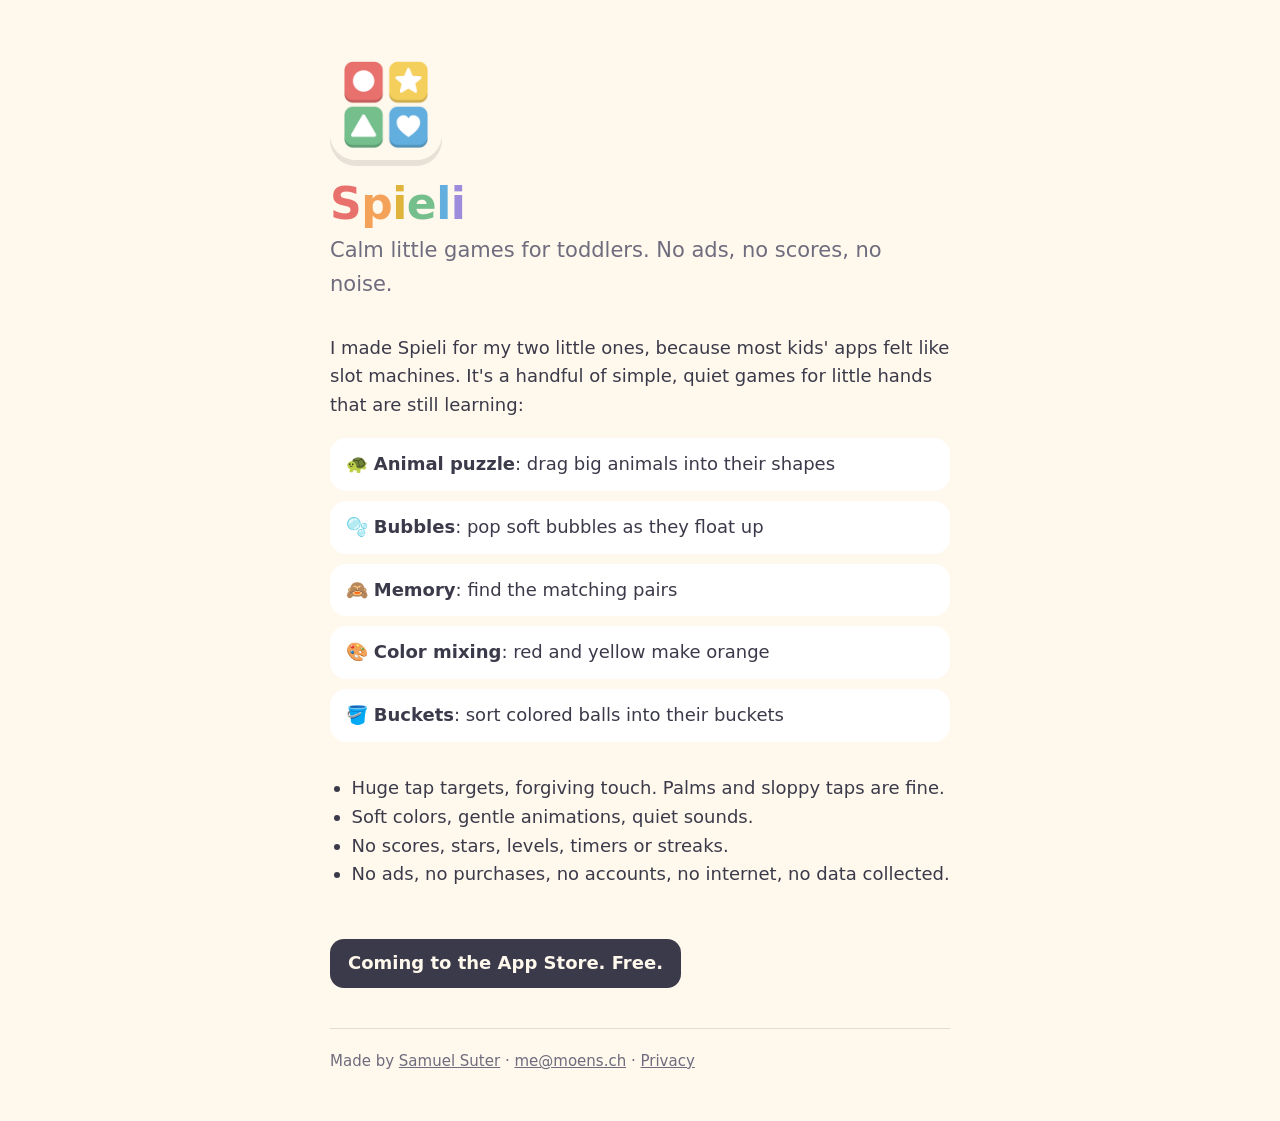
==== spieli/index.html @ f8846cfb "Add Spieli page and privacy policy Co-Authored-By: Claude Opus 5.5 <noreply@anthropic.com>" ====
<!doctype html>
<html lang="en">
<head>
<meta charset="utf-8">
<meta name="viewport" content="width=device-width, initial-scale=1">
<title>Spieli: Calm Toddler Games</title>
<meta name="description" content="Calm little games for toddlers. No ads, no scores, no noise.">
<meta property="og:title" content="Spieli: Calm Toddler Games">
<meta property="og:description" content="Calm little games for toddlers. No ads, no scores, no noise.">
<meta property="og:url" content="https://moens.ch/spieli/">
<meta property="og:image" content="https://moens.ch/spieli/icon.png">
<link rel="icon" href="icon.png">
<link rel="apple-touch-icon" href="icon.png">
<style>
  :root { --paper: #FFF8EC; --ink: #3B3A4A; --muted: #6E6C7E;
          --berry: #E8716D; --apricot: #F4A259; --sun: #E0B43A; --leaf: #74BF8C; --sky: #62AEDF; --plum: #9D8BDB; }
  * { box-sizing: border-box; }
  body { margin: 0; padding: 48px 16px; background: var(--paper); color: var(--ink);
         font: 18px/1.6 -apple-system, system-ui, "Segoe UI", sans-serif; }
  main { max-width: 620px; margin: 0 auto; }
  .icon { width: 112px; height: 112px; border-radius: 26px; display: block; margin-bottom: 20px;
          box-shadow: 0 6px 0 rgba(59,58,74,.12); }
  h1 { font-size: 44px; line-height: 1.1; margin: 0 0 6px; letter-spacing: -0.5px; }
  h1 span:nth-child(6n+1) { color: var(--berry); } h1 span:nth-child(6n+2) { color: var(--apricot); }
  h1 span:nth-child(6n+3) { color: var(--sun); }   h1 span:nth-child(6n+4) { color: var(--leaf); }
  h1 span:nth-child(6n+5) { color: var(--sky); }   h1 span:nth-child(6n+6) { color: var(--plum); }
  .tagline { font-size: 21px; color: var(--muted); margin: 0 0 32px; }
  ul.games { list-style: none; padding: 0; margin: 0 0 32px; display: grid; gap: 10px; }
  ul.games li { background: #fff; border-radius: 16px; padding: 12px 16px; }
  ul.promises { padding-left: 1.2em; margin: 0 0 32px; }
  .soon { display: inline-block; background: var(--ink); color: var(--paper); border-radius: 14px;
          padding: 10px 18px; font-weight: 600; margin-bottom: 40px; }
  footer { border-top: 1px solid rgba(59,58,74,.15); padding-top: 20px; font-size: 15px; color: var(--muted); }
  a { color: inherit; }
</style>
</head>
<body>
<main>
  <img class="icon" src="icon.png" alt="">
  <h1 aria-label="Spieli"><span>S</span><span>p</span><span>i</span><span>e</span><span>l</span><span>i</span></h1>
  <p class="tagline">Calm little games for toddlers. No ads, no scores, no noise.</p>

  <p>I made Spieli for my two little ones, because most kids' apps felt like slot machines.
     It's a handful of simple, quiet games for little hands that are still learning:</p>

  <ul class="games">
    <li>🐢 <strong>Animal puzzle</strong>: drag big animals into their shapes</li>
    <li>🫧 <strong>Bubbles</strong>: pop soft bubbles as they float up</li>
    <li>🙈 <strong>Memory</strong>: find the matching pairs</li>
    <li>🎨 <strong>Color mixing</strong>: red and yellow make orange</li>
    <li>🪣 <strong>Buckets</strong>: sort colored balls into their buckets</li>
  </ul>

  <ul class="promises">
    <li>Huge tap targets, forgiving touch. Palms and sloppy taps are fine.</li>
    <li>Soft colors, gentle animations, quiet sounds.</li>
    <li>No scores, stars, levels, timers or streaks.</li>
    <li>No ads, no purchases, no accounts, no internet, no data collected.</li>
  </ul>

  <p class="soon">Coming to the App Store. Free.</p>

  <footer>
    Made by <a href="https://moens.ch/">Samuel Suter</a> ·
    <a href="mailto:me@moens.ch">me@moens.ch</a> ·
    <a href="privacy/">Privacy</a>
  </footer>
</main>
</body>
</html>
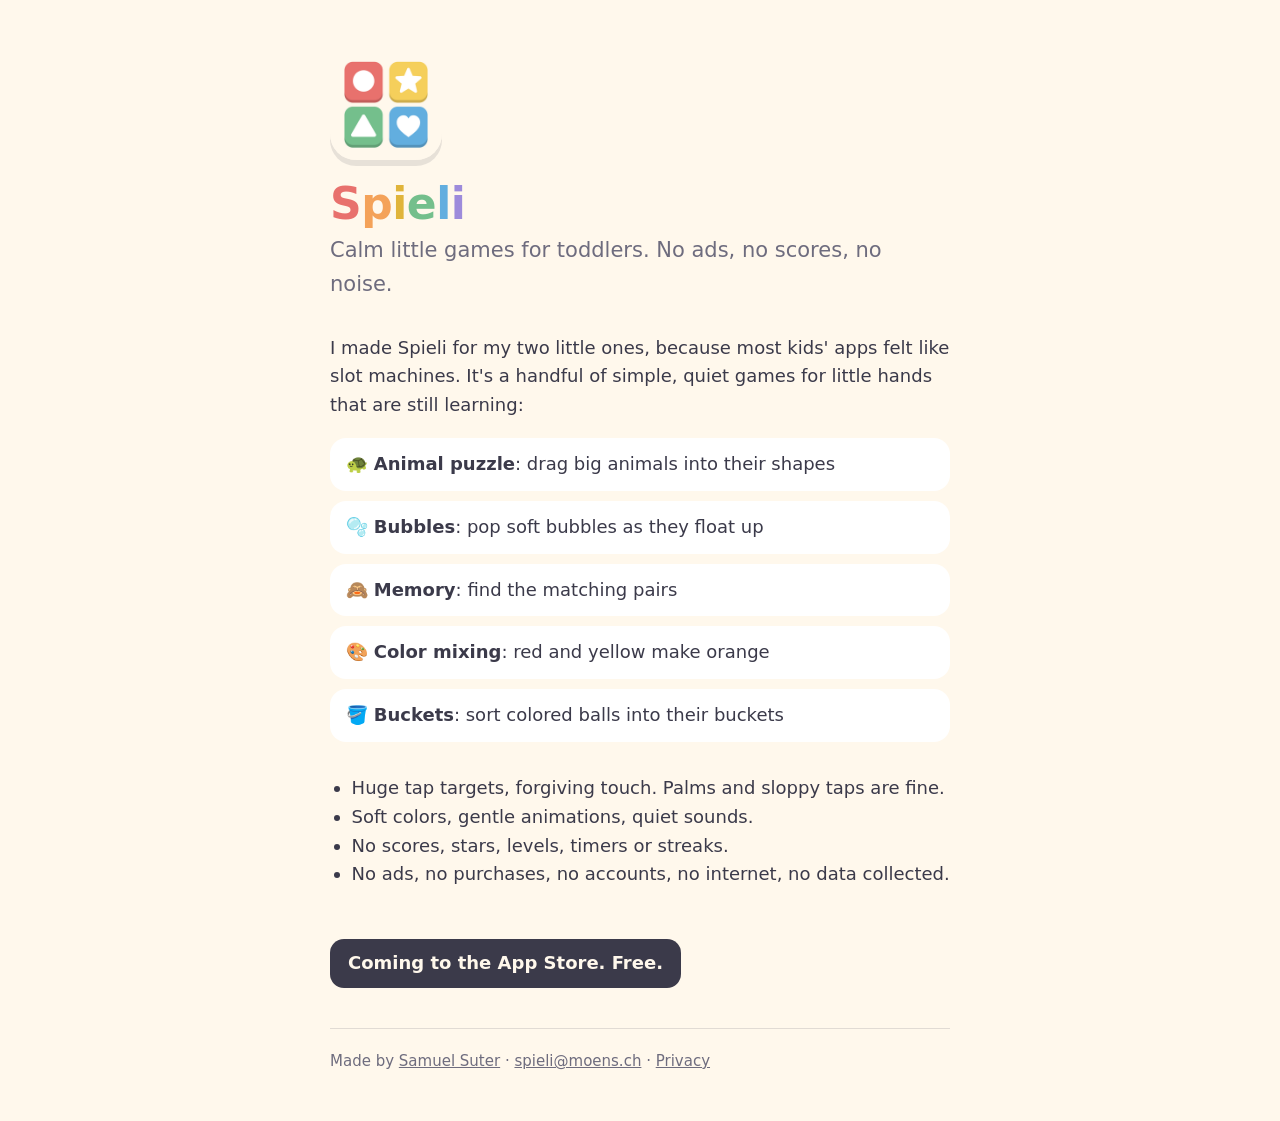
==== commit d39f7c56: "Spieli: contact via spieli@moens.ch Co-Authored-By: Claude Opus 5.5 <noreply@anthropic.com>" ====
--- a/spieli/index.html
+++ b/spieli/index.html
@@ -62,7 +62,7 @@
 
   <footer>
     Made by <a href="https://moens.ch/">Samuel Suter</a> ·
-    <a href="mailto:me@moens.ch">me@moens.ch</a> ·
+    <a href="mailto:spieli@moens.ch">spieli@moens.ch</a> ·
     <a href="privacy/">Privacy</a>
   </footer>
 </main>
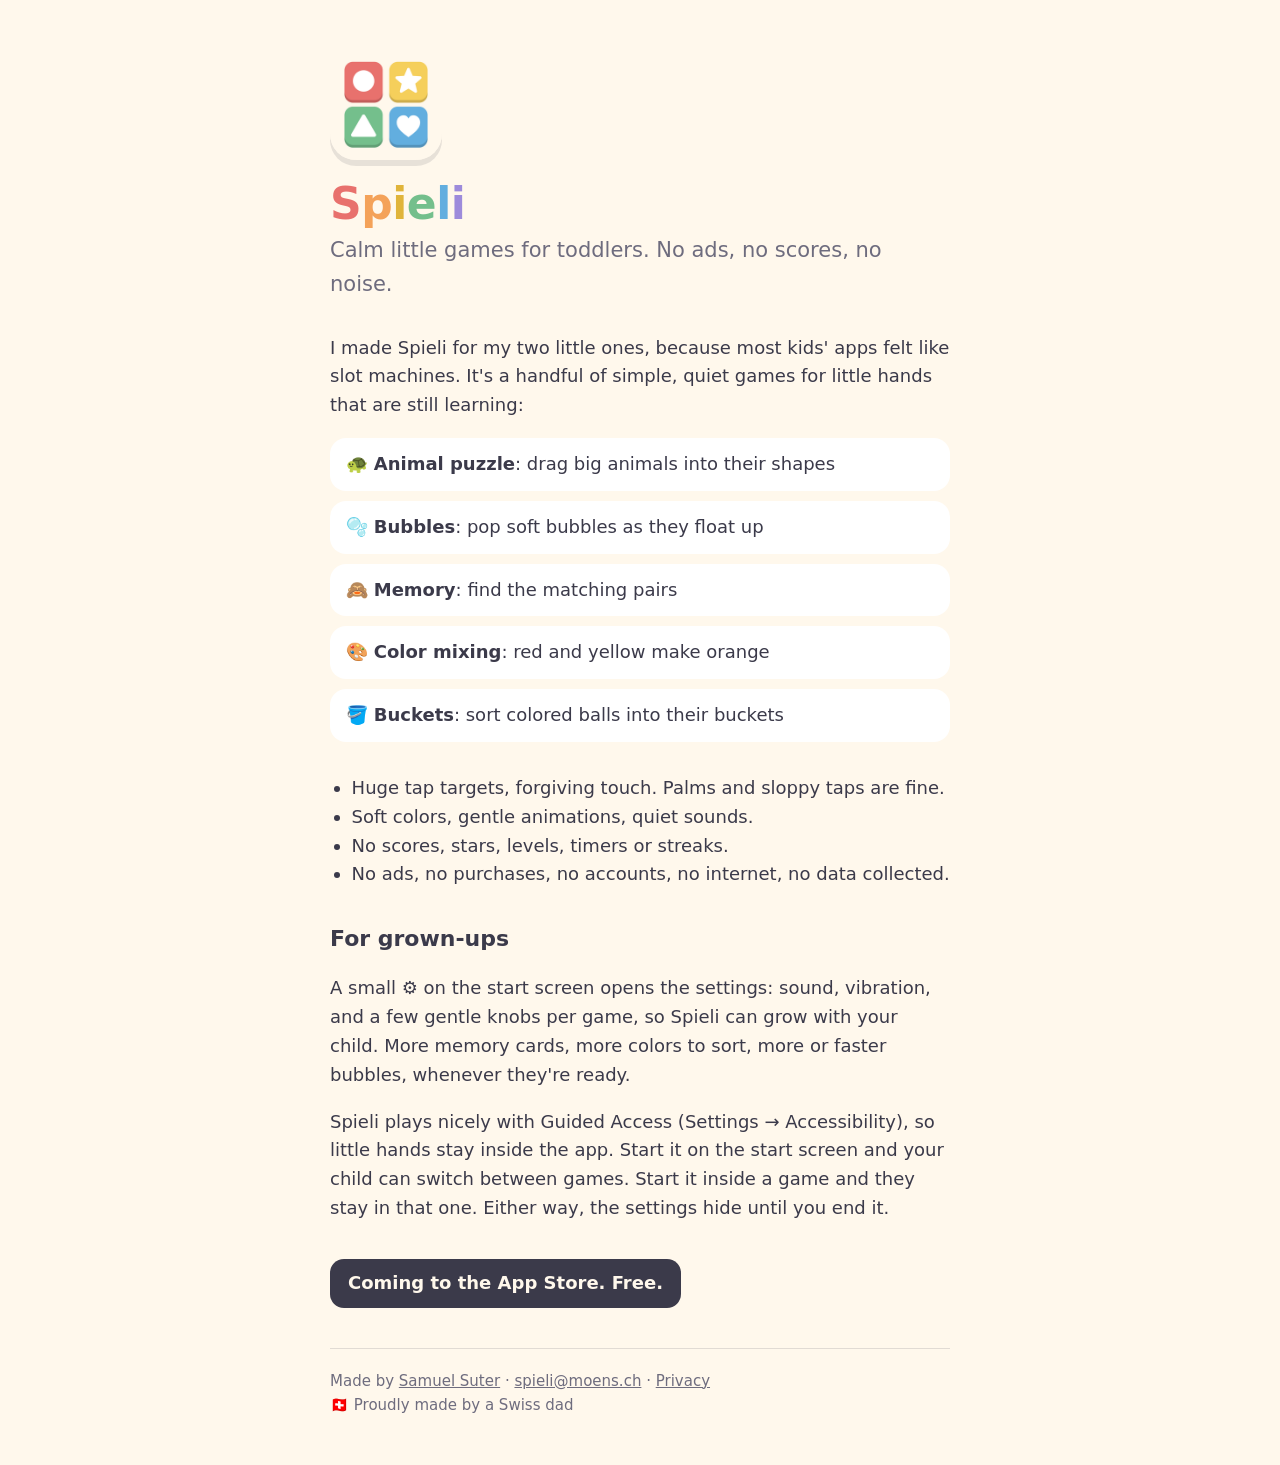
==== commit b3d6d558: "Spieli: grown-ups section (settings, Guided Access), Swiss dad footer Co-Authored-By: Claude Opus 5." ====
--- a/spieli/index.html
+++ b/spieli/index.html
@@ -28,6 +28,7 @@
   ul.games { list-style: none; padding: 0; margin: 0 0 32px; display: grid; gap: 10px; }
   ul.games li { background: #fff; border-radius: 16px; padding: 12px 16px; }
   ul.promises { padding-left: 1.2em; margin: 0 0 32px; }
+  h2 { font-size: 22px; margin: 0 0 8px; }
   .soon { display: inline-block; background: var(--ink); color: var(--paper); border-radius: 14px;
           padding: 10px 18px; font-weight: 600; margin-bottom: 40px; }
   footer { border-top: 1px solid rgba(59,58,74,.15); padding-top: 20px; font-size: 15px; color: var(--muted); }
@@ -58,12 +59,21 @@
     <li>No ads, no purchases, no accounts, no internet, no data collected.</li>
   </ul>
 
+  <h2>For grown-ups</h2>
+  <p>A small ⚙️ on the start screen opens the settings: sound, vibration, and a few gentle knobs per
+     game, so Spieli can grow with your child. More memory cards, more colors to sort, more or faster
+     bubbles, whenever they're ready.</p>
+  <p>Spieli plays nicely with Guided Access (Settings → Accessibility), so little hands stay inside the
+     app. Start it on the start screen and your child can switch between games. Start it inside a game
+     and they stay in that one. Either way, the settings hide until you end it.</p>
+
   <p class="soon">Coming to the App Store. Free.</p>
 
   <footer>
     Made by <a href="https://moens.ch/">Samuel Suter</a> ·
     <a href="mailto:spieli@moens.ch">spieli@moens.ch</a> ·
     <a href="privacy/">Privacy</a>
+    <br>🇨🇭 Proudly made by a Swiss dad
   </footer>
 </main>
 </body>
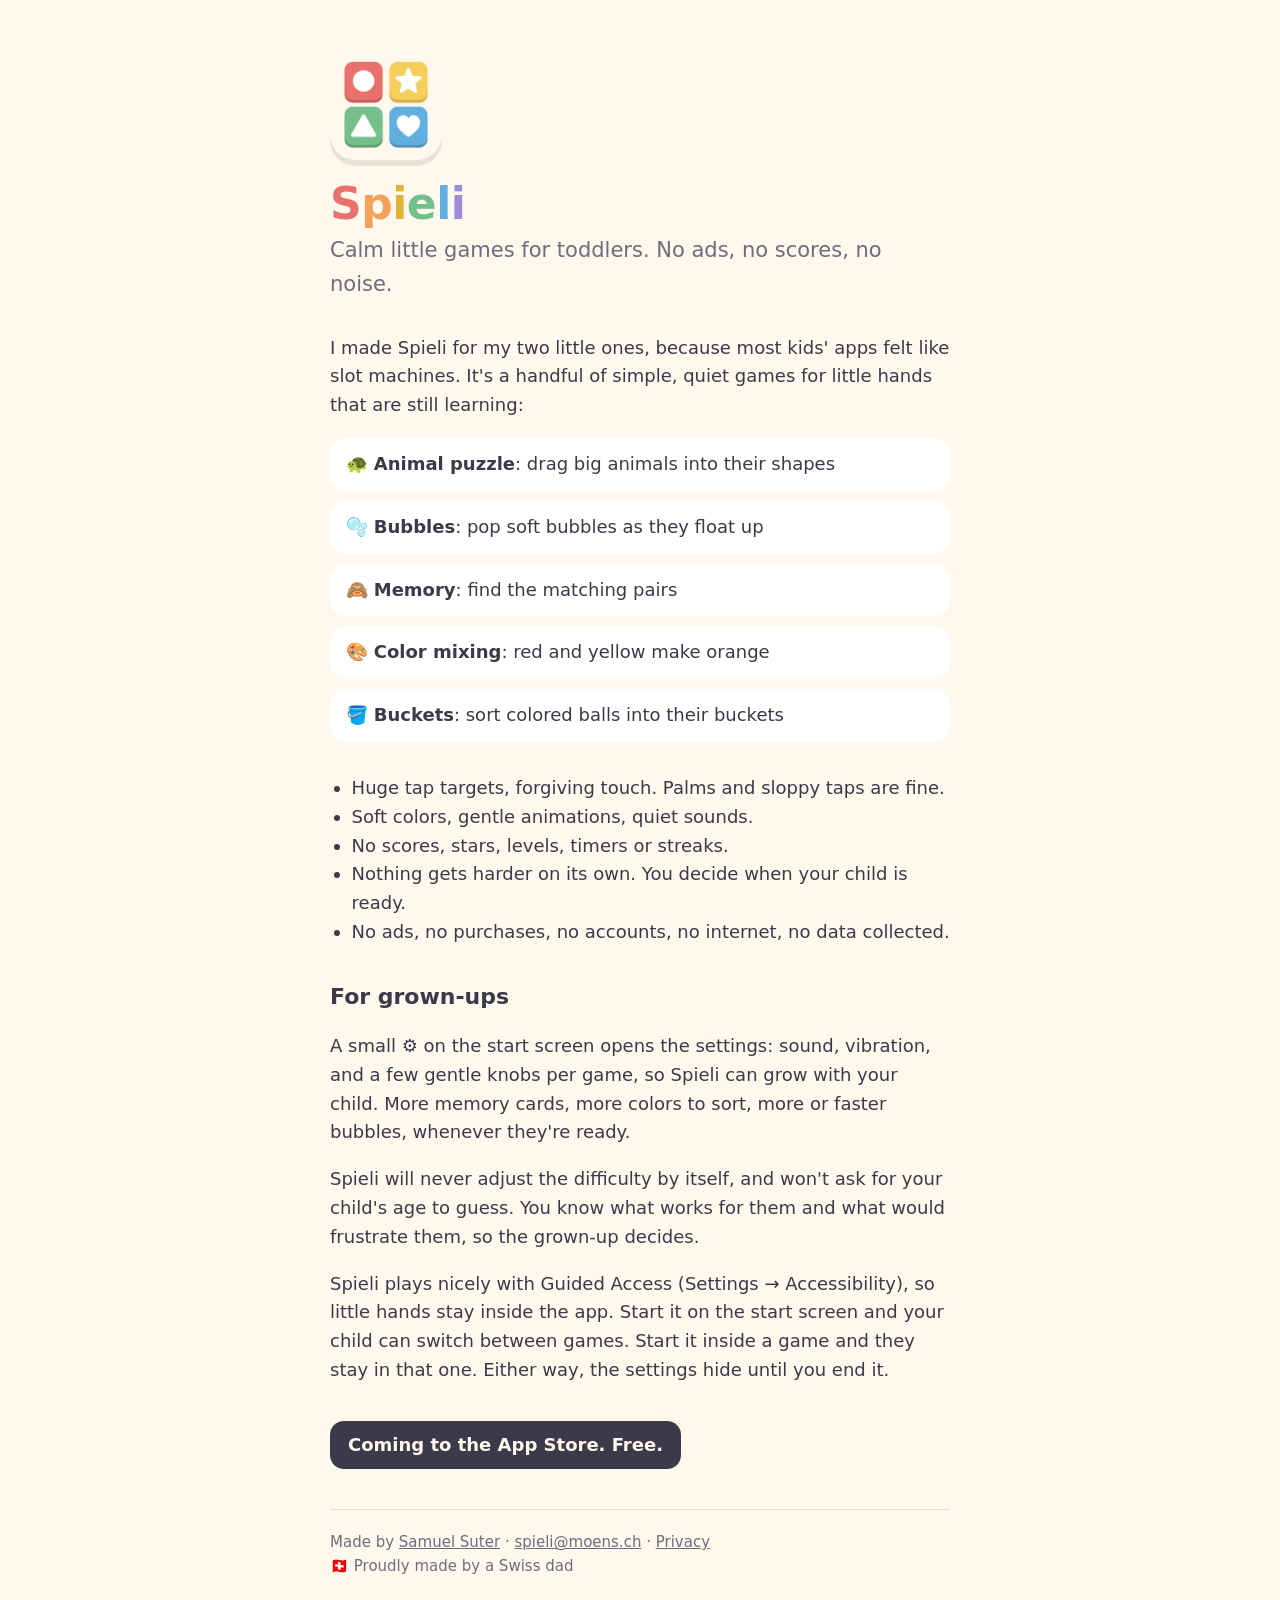
==== commit c875c45c: "Spieli: the grown-up decides the difficulty Co-Authored-By: Claude Opus 5.5 <noreply@anthropic.com>" ====
--- a/spieli/index.html
+++ b/spieli/index.html
@@ -56,6 +56,7 @@
     <li>Huge tap targets, forgiving touch. Palms and sloppy taps are fine.</li>
     <li>Soft colors, gentle animations, quiet sounds.</li>
     <li>No scores, stars, levels, timers or streaks.</li>
+    <li>Nothing gets harder on its own. You decide when your child is ready.</li>
     <li>No ads, no purchases, no accounts, no internet, no data collected.</li>
   </ul>
 
@@ -63,6 +64,8 @@
   <p>A small ⚙️ on the start screen opens the settings: sound, vibration, and a few gentle knobs per
      game, so Spieli can grow with your child. More memory cards, more colors to sort, more or faster
      bubbles, whenever they're ready.</p>
+  <p>Spieli will never adjust the difficulty by itself, and won't ask for your child's age to guess.
+     You know what works for them and what would frustrate them, so the grown-up decides.</p>
   <p>Spieli plays nicely with Guided Access (Settings → Accessibility), so little hands stay inside the
      app. Start it on the start screen and your child can switch between games. Start it inside a game
      and they stay in that one. Either way, the settings hide until you end it.</p>
